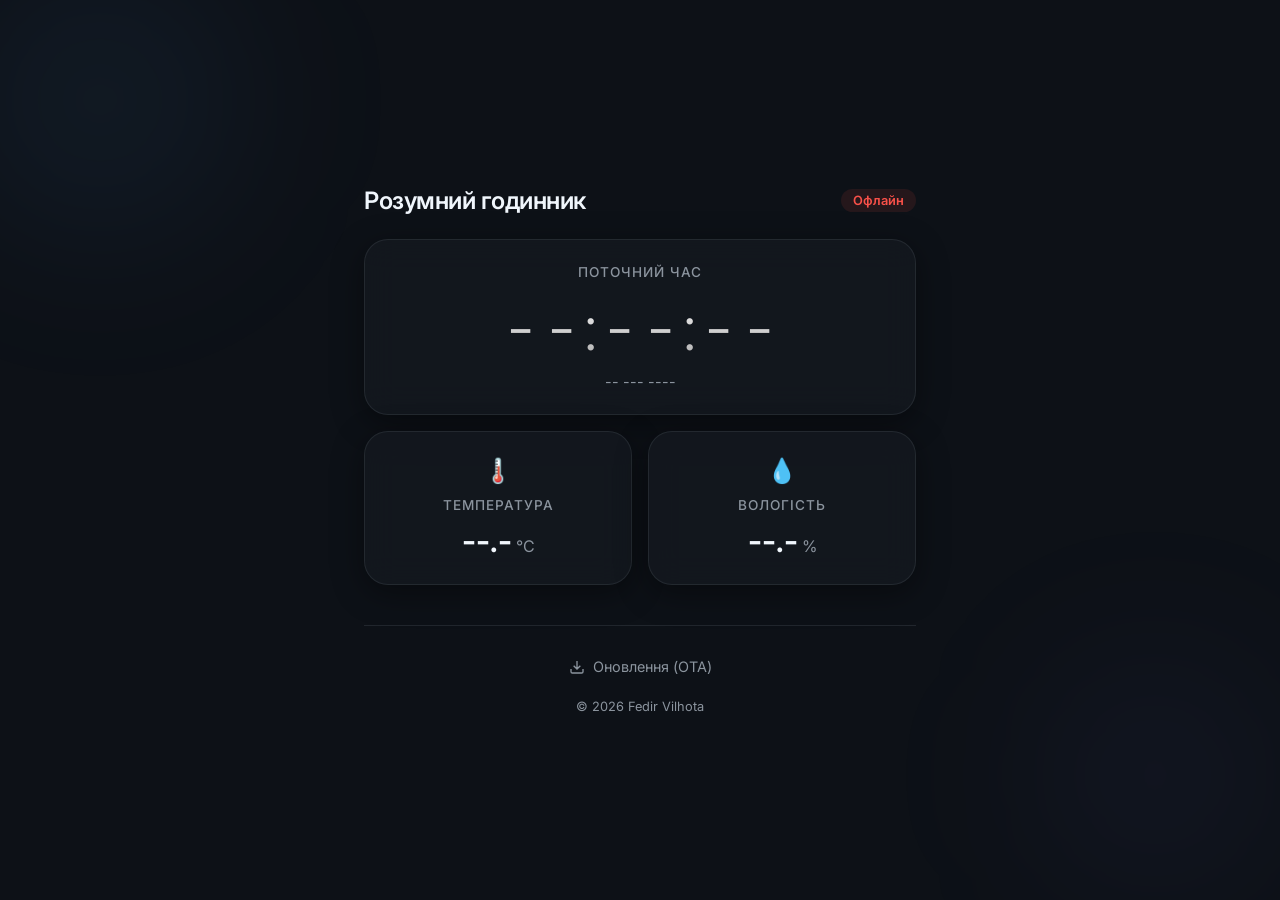
==== files/index.html @ 3226bde2 "Додано веб-інтерфейс з дашбордом та OTA з OTP захистом" ====
<!DOCTYPE html>
<html lang="uk">
<head>
    <meta charset="UTF-8">
    <meta name="viewport" content="width=device-width, initial-scale=1.0">
    <title>Clock Dashboard</title>
    <link rel="stylesheet" href="styles.css">
    <link href="https://fonts.googleapis.com/css2?family=Inter:wght@300;400;600&display=swap" rel="stylesheet">
</head>
<body>
    <div class="background-blobs">
        <div class="blob blob-1"></div>
        <div class="blob blob-2"></div>
    </div>
    
    <div class="container">
        <header>
            <h1>Розумний годинник</h1>
            <div id="connection-status" class="status-badge">З'єднання...</div>
        </header>

        <main class="dashboard">
            <div class="card time-card long">
                <div class="card-label">Поточний час</div>
                <div class="card-value" id="currentTime">--:--:--</div>
                <div class="card-footer" id="currentDate">-- --- ----</div>
            </div>

            <div class="card-grid">
                <div class="card sensor-card">
                    <div class="card-icon">🌡️</div>
                    <div class="card-label">Температура</div>
                    <div class="card-value"><span id="tempValue">--.-</span><span class="unit">°C</span></div>
                </div>

                <div class="card sensor-card">
                    <div class="card-icon">💧</div>
                    <div class="card-label">Вологість</div>
                    <div class="card-value"><span id="humValue">--.-</span><span class="unit">%</span></div>
                </div>
            </div>
        </main>

        <footer>
            <nav>
                <a href="/ota.html" class="nav-link">
                    <svg width="16" height="16" viewBox="0 0 24 24" fill="none" stroke="currentColor" stroke-width="2">
                        <path d="M21 15v4a2 2 0 0 1-2 2H5a2 2 0 0 1-2-2v-4M7 10l5 5 5-5M12 15V3"/>
                    </svg>
                    Оновлення (OTA)
                </a>
            </nav>
            <p class="copyright">© 2026 Fedir Vilhota</p>
        </footer>
    </div>
    
    <script src="scripts.js"></script>
</body>
</html>
---- files/styles.css ----
:root {
    --bg-color: #0d1117;
    --card-bg: rgba(22, 27, 34, 0.7);
    --accent-color: #58a6ff;
    --text-color: #f0f6fc;
    --text-muted: #8b949e;
    --border-color: rgba(48, 54, 61, 0.6);
    --glass-blur: 16px;
    --container-max-width: 600px;
}

* {
    box-sizing: border-box;
    margin: 0;
    padding: 0;
}

body {
    font-family: 'Inter', -apple-system, sans-serif;
    background-color: var(--bg-color);
    color: var(--text-color);
    display: flex;
    justify-content: center;
    align-items: center;
    min-height: 100vh;
    overflow: hidden;
}

/* Background Animated Blobs */
.background-blobs {
    position: fixed;
    top: 0;
    left: 0;
    right: 0;
    bottom: 0;
    z-index: -1;
    filter: blur(80px);
}

.blob {
    position: absolute;
    border-radius: 50%;
    opacity: 0.5;
    animation: move 20s infinite alternate;
}

.blob-1 {
    width: 400px;
    height: 400px;
    background: radial-gradient(circle, rgba(88, 166, 255, 0.2) 0%, transparent 70%);
    top: -100px;
    left: -100px;
}

.blob-2 {
    width: 350px;
    height: 350px;
    background: radial-gradient(circle, rgba(135, 126, 255, 0.15) 0%, transparent 70%);
    bottom: -50px;
    right: -50px;
    animation-delay: -5s;
}

@keyframes move {
    from { transform: translate(0, 0) scale(1.0); }
    to { transform: translate(100px, 50px) scale(1.1); }
}

.container {
    width: 100%;
    max-width: var(--container-max-width);
    padding: 24px;
    z-index: 10;
}

header {
    display: flex;
    justify-content: space-between;
    align-items: center;
    margin-bottom: 24px;
}

h1 {
    font-weight: 600;
    font-size: 1.5rem;
    letter-spacing: -0.5px;
}

.status-badge {
    padding: 4px 12px;
    border-radius: 20px;
    font-size: 0.8rem;
    font-weight: 600;
    background: rgba(88, 166, 255, 0.1);
    color: var(--accent-color);
    transition: all 0.3s ease;
}

.status-online {
    background: rgba(63, 185, 80, 0.1);
    color: #3fb950;
}

.status-offline {
    background: rgba(248, 81, 73, 0.1);
    color: #f85149;
}

.dashboard {
    display: flex;
    flex-direction: column;
    gap: 16px;
}

.card {
    background: var(--card-bg);
    backdrop-filter: blur(var(--glass-blur));
    -webkit-backdrop-filter: blur(var(--glass-blur));
    border: 1px solid var(--border-color);
    border-radius: 24px;
    padding: 24px;
    box-shadow: 0 8px 32px rgba(0, 0, 0, 0.4);
    transition: transform 0.3s cubic-bezier(0.175, 0.885, 0.32, 1.275);
}

.card:hover {
    transform: translateY(-4px);
    border-color: var(--accent-color);
}

.time-card {
    text-align: center;
}

.card-label {
    color: var(--text-muted);
    font-size: 0.85rem;
    font-weight: 500;
    margin-bottom: 8px;
    text-transform: uppercase;
    letter-spacing: 1px;
}

.time-card .card-value {
    font-size: 4rem;
    font-weight: 300;
    font-variant-numeric: tabular-nums;
    margin: 8px 0;
    background: linear-gradient(180deg, #fff 0%, #aaa 100%);
    -webkit-background-clip: text;
    -webkit-text-fill-color: transparent;
}

.card-footer {
    color: var(--text-muted);
    font-size: 0.9rem;
}

.card-grid {
    display: grid;
    grid-template-columns: 1fr 1fr;
    gap: 16px;
}

.sensor-card {
    display: flex;
    flex-direction: column;
    align-items: center;
    text-align: center;
}

.card-icon {
    font-size: 1.5rem;
    margin-bottom: 12px;
}

.sensor-card .card-value {
    font-size: 2rem;
    font-weight: 600;
}

.unit {
    font-size: 1rem;
    font-weight: 400;
    color: var(--text-muted);
    margin-left: 4px;
}

footer {
    margin-top: 40px;
    text-align: center;
    border-top: 1px solid var(--border-color);
    padding-top: 24px;
}

.nav-link {
    display: inline-flex;
    align-items: center;
    gap: 8px;
    color: var(--text-muted);
    text-decoration: none;
    font-size: 0.9rem;
    padding: 8px 16px;
    border-radius: 12px;
    transition: all 0.2s;
}

.nav-link:hover {
    color: var(--text-color);
    background: rgba(255, 255, 255, 0.05);
}

.copyright {
    margin-top: 16px;
    font-size: 0.8rem;
    color: var(--text-muted);
}

@media (max-width: 480px) {
    .time-card .card-value { font-size: 3rem; }
    .card-grid { grid-template-columns: 1fr; }
}
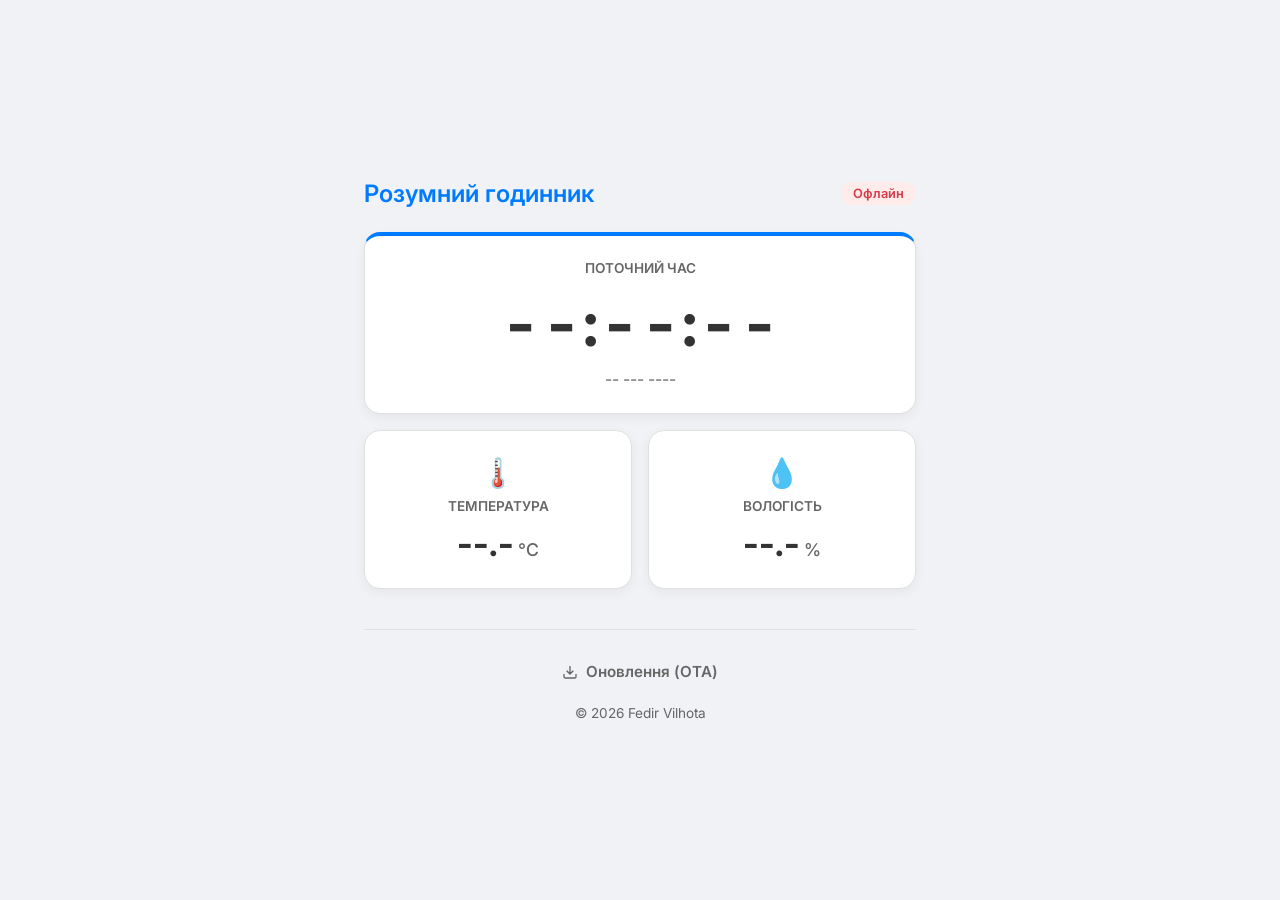
==== commit 1ab34b06: "Add log management, dynamic clock update, and AJAX timeouts" ====
--- a/files/index.html
+++ b/files/index.html
@@ -43,14 +43,15 @@
 
         <footer>
             <nav>
-                <a href="/ota.html" class="nav-link">
+                <a href="/ota.html" class="ota-link">
                     <svg width="16" height="16" viewBox="0 0 24 24" fill="none" stroke="currentColor" stroke-width="2">
                         <path d="M21 15v4a2 2 0 0 1-2 2H5a2 2 0 0 1-2-2v-4M7 10l5 5 5-5M12 15V3"/>
                     </svg>
                     Оновлення (OTA)
                 </a>
             </nav>
-            <p class="copyright">© 2026 Fedir Vilhota</p>
+            <p class="copyright" id="copyright">© 2026 Fedir Vilhota</p>
+            <div id="logs-container" class="logs-console" style="display: none;"></div>
         </footer>
     </div>
     
--- a/files/styles.css
+++ b/files/styles.css
@@ -1,11 +1,10 @@
 :root {
-    --bg-color: #0d1117;
-    --card-bg: rgba(22, 27, 34, 0.7);
-    --accent-color: #58a6ff;
-    --text-color: #f0f6fc;
-    --text-muted: #8b949e;
-    --border-color: rgba(48, 54, 61, 0.6);
-    --glass-blur: 16px;
+    --bg-color: #f0f2f5;
+    --card-bg: #ffffff;
+    --accent-color: #007bff;
+    --text-color: #333333;
+    --text-muted: #666666;
+    --border-color: #e0e0e0;
     --container-max-width: 600px;
 }
 
@@ -23,47 +22,6 @@
     justify-content: center;
     align-items: center;
     min-height: 100vh;
-    overflow: hidden;
-}
-
-/* Background Animated Blobs */
-.background-blobs {
-    position: fixed;
-    top: 0;
-    left: 0;
-    right: 0;
-    bottom: 0;
-    z-index: -1;
-    filter: blur(80px);
-}
-
-.blob {
-    position: absolute;
-    border-radius: 50%;
-    opacity: 0.5;
-    animation: move 20s infinite alternate;
-}
-
-.blob-1 {
-    width: 400px;
-    height: 400px;
-    background: radial-gradient(circle, rgba(88, 166, 255, 0.2) 0%, transparent 70%);
-    top: -100px;
-    left: -100px;
-}
-
-.blob-2 {
-    width: 350px;
-    height: 350px;
-    background: radial-gradient(circle, rgba(135, 126, 255, 0.15) 0%, transparent 70%);
-    bottom: -50px;
-    right: -50px;
-    animation-delay: -5s;
-}
-
-@keyframes move {
-    from { transform: translate(0, 0) scale(1.0); }
-    to { transform: translate(100px, 50px) scale(1.1); }
 }
 
 .container {
@@ -83,7 +41,7 @@
 h1 {
     font-weight: 600;
     font-size: 1.5rem;
-    letter-spacing: -0.5px;
+    color: var(--accent-color);
 }
 
 .status-badge {
@@ -91,19 +49,18 @@
     border-radius: 20px;
     font-size: 0.8rem;
     font-weight: 600;
-    background: rgba(88, 166, 255, 0.1);
+    background: #e7f3ff;
     color: var(--accent-color);
-    transition: all 0.3s ease;
 }
 
 .status-online {
-    background: rgba(63, 185, 80, 0.1);
-    color: #3fb950;
+    background: #e6ffec;
+    color: #28a745;
 }
 
 .status-offline {
-    background: rgba(248, 81, 73, 0.1);
-    color: #f85149;
+    background: #ffebe9;
+    color: #d73a49;
 }
 
 .dashboard {
@@ -114,46 +71,42 @@
 
 .card {
     background: var(--card-bg);
-    backdrop-filter: blur(var(--glass-blur));
-    -webkit-backdrop-filter: blur(var(--glass-blur));
     border: 1px solid var(--border-color);
-    border-radius: 24px;
+    border-radius: 16px;
     padding: 24px;
-    box-shadow: 0 8px 32px rgba(0, 0, 0, 0.4);
-    transition: transform 0.3s cubic-bezier(0.175, 0.885, 0.32, 1.275);
+    box-shadow: 0 4px 12px rgba(0, 0, 0, 0.05);
+    transition: transform 0.2s ease;
 }
 
 .card:hover {
-    transform: translateY(-4px);
-    border-color: var(--accent-color);
+    transform: translateY(-2px);
+    box-shadow: 0 6px 16px rgba(0, 0, 0, 0.1);
 }
 
 .time-card {
     text-align: center;
+    border-top: 4px solid var(--accent-color);
 }
 
 .card-label {
     color: var(--text-muted);
     font-size: 0.85rem;
-    font-weight: 500;
+    font-weight: 600;
     margin-bottom: 8px;
     text-transform: uppercase;
-    letter-spacing: 1px;
 }
 
 .time-card .card-value {
     font-size: 4rem;
-    font-weight: 300;
+    font-weight: 700;
+    color: var(--text-color);
+    margin: 8px 0;
     font-variant-numeric: tabular-nums;
-    margin: 8px 0;
-    background: linear-gradient(180deg, #fff 0%, #aaa 100%);
-    -webkit-background-clip: text;
-    -webkit-text-fill-color: transparent;
 }
 
 .card-footer {
     color: var(--text-muted);
-    font-size: 0.9rem;
+    font-size: 1rem;
 }
 
 .card-grid {
@@ -170,18 +123,18 @@
 }
 
 .card-icon {
-    font-size: 1.5rem;
-    margin-bottom: 12px;
+    font-size: 1.8rem;
+    margin-bottom: 8px;
 }
 
 .sensor-card .card-value {
-    font-size: 2rem;
-    font-weight: 600;
+    font-size: 2.2rem;
+    font-weight: 700;
 }
 
 .unit {
-    font-size: 1rem;
-    font-weight: 400;
+    font-size: 1.1rem;
+    font-weight: 500;
     color: var(--text-muted);
     margin-left: 4px;
 }
@@ -193,27 +146,68 @@
     padding-top: 24px;
 }
 
+.ota-link {
+    display: inline-flex;
+    align-items: center;
+    gap: 8px;
+    color: var(--text-muted);
+    text-decoration: none;
+    font-size: 0.95rem;
+    font-weight: 600;
+    padding: 8px 16px;
+    border-radius: 8px;
+    transition: background 0.2s;
+}
+
 .nav-link {
     display: inline-flex;
     align-items: center;
     gap: 8px;
-    color: var(--text-muted);
+    color: var(--accent-color);
     text-decoration: none;
-    font-size: 0.9rem;
+    font-size: 0.95rem;
+    font-weight: 600;
     padding: 8px 16px;
-    border-radius: 12px;
-    transition: all 0.2s;
+    border-radius: 8px;
+    transition: background 0.2s;
 }
 
 .nav-link:hover {
-    color: var(--text-color);
-    background: rgba(255, 255, 255, 0.05);
+    background: #e7f3ff;
 }
 
 .copyright {
     margin-top: 16px;
-    font-size: 0.8rem;
-    color: var(--text-muted);
+    font-size: 0.85rem;
+    color: var(--text-muted);
+    cursor: pointer;
+    user-select: none;
+}
+
+.logs-console {
+    margin-top: 16px;
+    background: #1e1e1e;
+    color: #d4d4d4;
+    padding: 12px;
+    border-radius: 8px;
+    font-family: 'Consolas', 'Monaco', 'Courier New', monospace;
+    font-size: 0.75rem;
+    text-align: left;
+    max-height: 200px;
+    overflow-y: auto;
+    white-space: pre-wrap;
+    word-break: break-all;
+    border: 1px solid #333;
+    box-shadow: inset 0 2px 4px rgba(0,0,0,0.3);
+}
+
+.log-line {
+    border-bottom: 1px solid #2d2d2d;
+    padding: 2px 0;
+}
+
+.log-line:last-child {
+    border-bottom: none;
 }
 
 @media (max-width: 480px) {
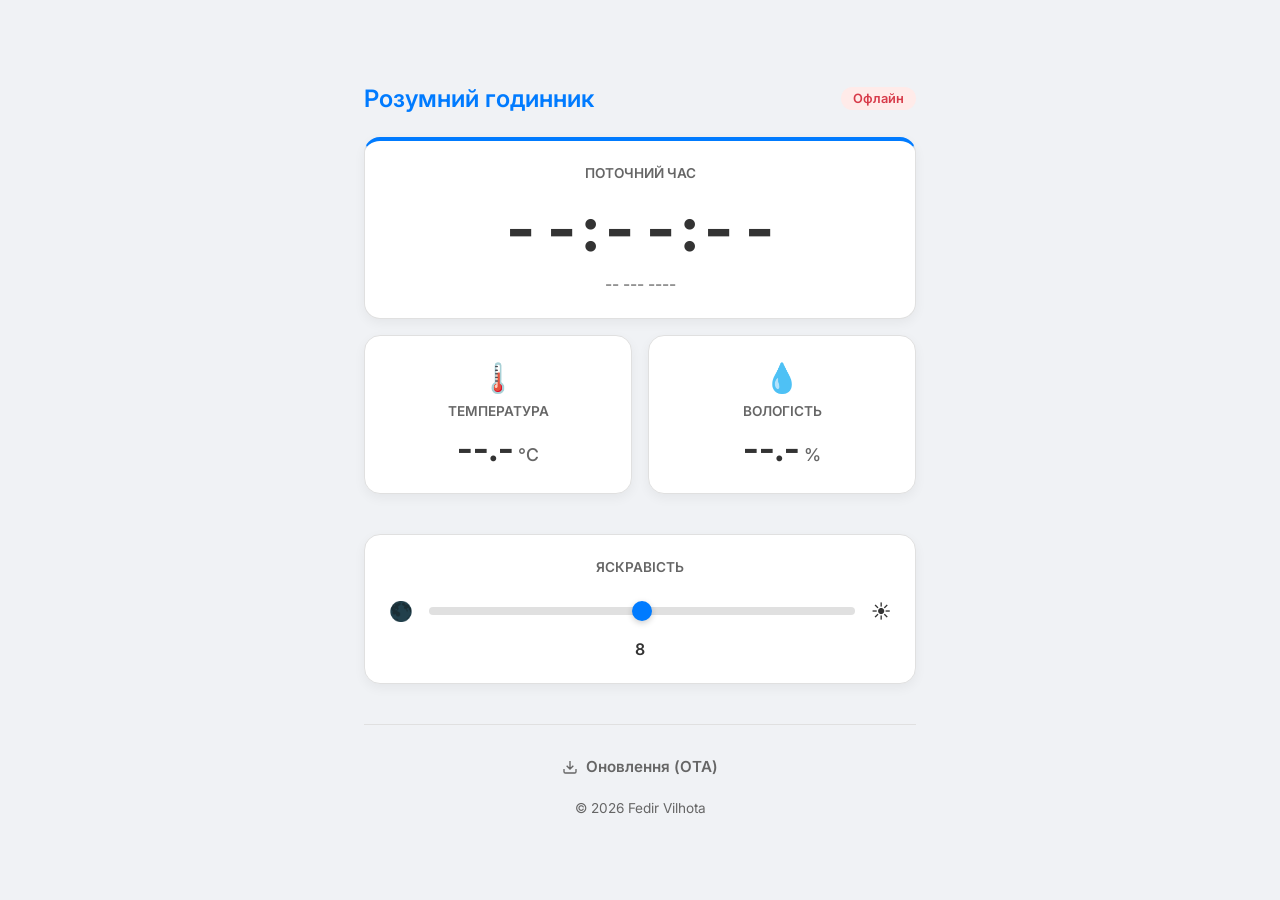
==== commit 0d8f27c5: "Add brightness control" ====
--- a/files/index.html
+++ b/files/index.html
@@ -27,17 +27,27 @@
             </div>
 
             <div class="card-grid">
-                <div class="card sensor-card">
+                <div class="card sensor-card" id="temp-card">
                     <div class="card-icon">🌡️</div>
                     <div class="card-label">Температура</div>
                     <div class="card-value"><span id="tempValue">--.-</span><span class="unit">°C</span></div>
                 </div>
 
-                <div class="card sensor-card">
+                <div class="card sensor-card" id="hum-card">
                     <div class="card-icon">💧</div>
                     <div class="card-label">Вологість</div>
                     <div class="card-value"><span id="humValue">--.-</span><span class="unit">%</span></div>
                 </div>
+            </div>
+
+            <div class="card brightness-card">
+                <div class="card-label">Яскравість</div>
+                <div class="brightness-control">
+                    <span class="brightness-icon">🌑</span>
+                    <input type="range" id="brightnessSlider" min="0" max="16" value="8" step="1">
+                    <span class="brightness-icon">☀️</span>
+                </div>
+                <div class="brightness-value" id="brightnessLabel">8</div>
             </div>
         </main>
 
--- a/files/styles.css
+++ b/files/styles.css
@@ -120,6 +120,7 @@
     flex-direction: column;
     align-items: center;
     text-align: center;
+    cursor: pointer;
 }
 
 .card-icon {
@@ -214,3 +215,53 @@
     .time-card .card-value { font-size: 3rem; }
     .card-grid { grid-template-columns: 1fr; }
 }
+
+.brightness-card {
+    margin-top: 1.5rem;
+    display: flex;
+    flex-direction: column;
+    align-items: center;
+    gap: 1rem;
+}
+
+.brightness-control {
+    display: flex;
+    align-items: center;
+    gap: 1rem;
+    width: 100%;
+}
+
+.brightness-icon {
+    font-size: 1.2rem;
+}
+
+#brightnessSlider {
+    flex: 1;
+    -webkit-appearance: none;
+    height: 8px;
+    background: #e0e0e0;
+    border-radius: 4px;
+    outline: none;
+}
+
+#brightnessSlider::-webkit-slider-thumb {
+    -webkit-appearance: none;
+    width: 20px;
+    height: 20px;
+    background: var(--accent-color);
+    border-radius: 50%;
+    cursor: pointer;
+    box-shadow: 0 2px 6px rgba(0,0,0,0.2);
+    transition: transform 0.1s ease;
+}
+
+#brightnessSlider::-webkit-slider-thumb:hover {
+    transform: scale(1.15);
+}
+
+.brightness-value {
+    font-size: 1rem;
+    font-weight: 600;
+    color: var(--text-color);
+}
+
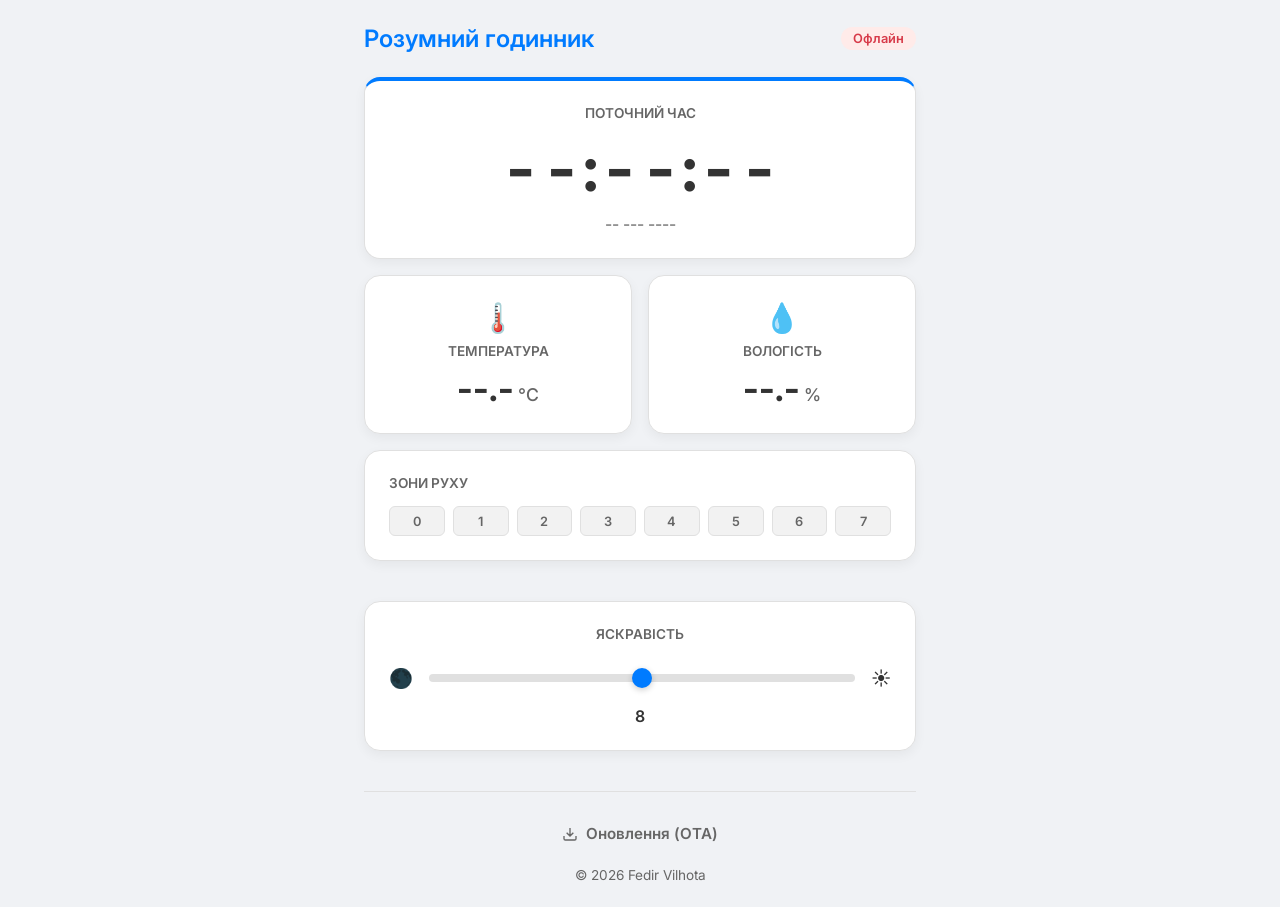
==== commit 027870a0: "Add HlkLd2410 motion sensor" ====
--- a/files/index.html
+++ b/files/index.html
@@ -40,6 +40,20 @@
                 </div>
             </div>
 
+            <div class="card zones-card">
+                <div class="card-label">Зони руху</div>
+                <div class="zones-container" id="zones-container">
+                    <div class="zone-indicator" id="zone-0"><div class="zone-num">0</div></div>
+                    <div class="zone-indicator" id="zone-1"><div class="zone-num">1</div></div>
+                    <div class="zone-indicator" id="zone-2"><div class="zone-num">2</div></div>
+                    <div class="zone-indicator" id="zone-3"><div class="zone-num">3</div></div>
+                    <div class="zone-indicator" id="zone-4"><div class="zone-num">4</div></div>
+                    <div class="zone-indicator" id="zone-5"><div class="zone-num">5</div></div>
+                    <div class="zone-indicator" id="zone-6"><div class="zone-num">6</div></div>
+                    <div class="zone-indicator" id="zone-7"><div class="zone-num">7</div></div>
+                </div>
+            </div>
+
             <div class="card brightness-card">
                 <div class="card-label">Яскравість</div>
                 <div class="brightness-control">
--- a/files/styles.css
+++ b/files/styles.css
@@ -264,4 +264,43 @@
     font-weight: 600;
     color: var(--text-color);
 }
-
+}
+
+.zones-card {
+    grid-column: 1 / -1;
+}
+
+.zones-container {
+    display: flex;
+    justify-content: space-between;
+    margin-top: 15px;
+    gap: 8px;
+}
+
+.zone-indicator {
+    flex: 1;
+    height: 30px;
+    background-color: rgba(0, 0, 0, 0.05);
+    border-radius: 6px;
+    display: flex;
+    align-items: center;
+    justify-content: center;
+    transition: all 0.3s ease;
+    border: 1px solid var(--border-color);
+}
+
+.zone-indicator .zone-num {
+    font-size: 0.8rem;
+    color: var(--text-muted);
+    font-weight: 600;
+}
+
+.zone-indicator.active {
+    background-color: #ffd700;
+    border-color: #f1c40f;
+    box-shadow: 0 0 10px rgba(255, 215, 0, 0.5);
+}
+
+.zone-indicator.active .zone-num {
+    color: #4a3f00;
+}
